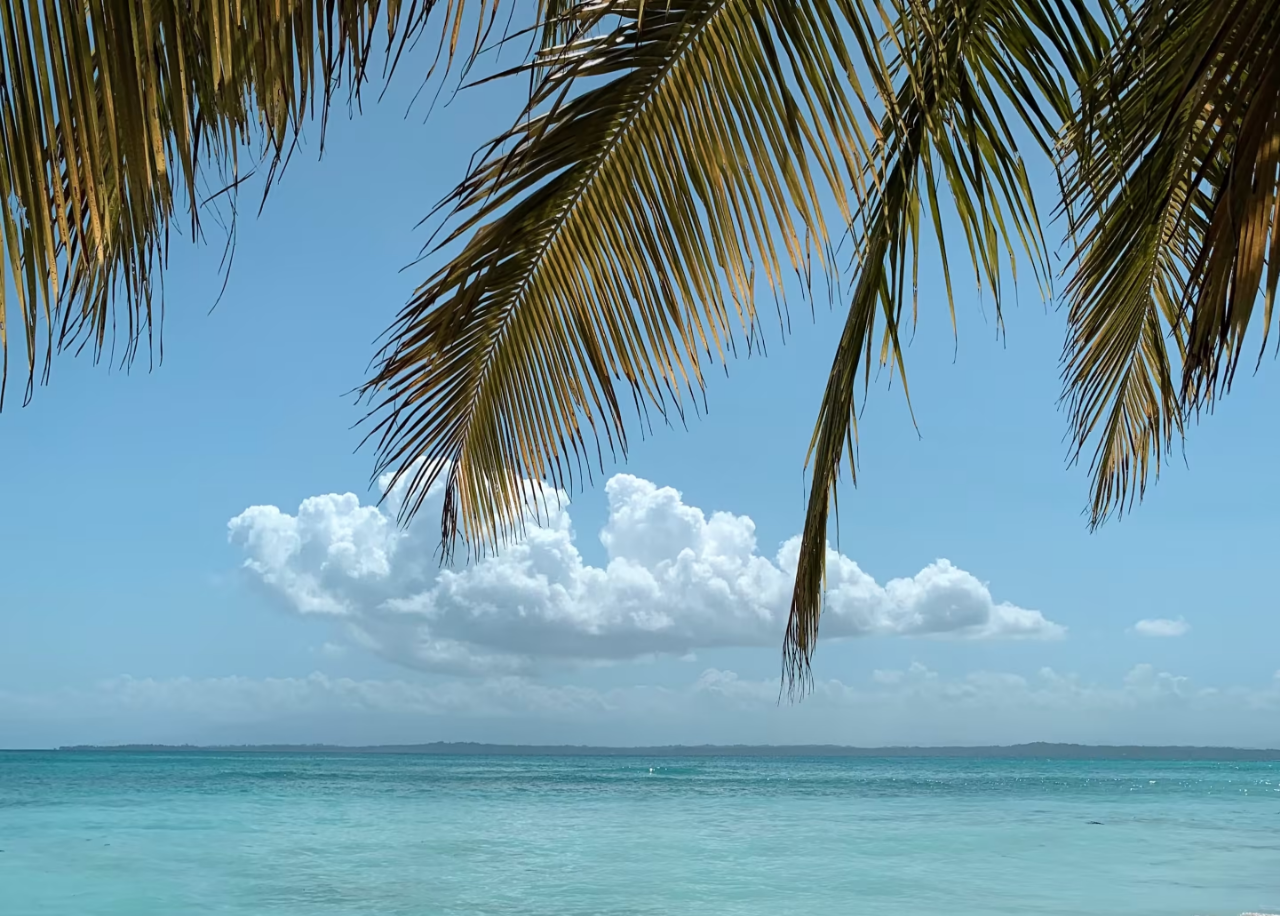
==== day1/index.html @ 2af4fd33 "17-43" ====
<!DOCTYPE html>
<html lang="en">
	<head>
		<meta charset="UTF-8" />
		<meta http-equiv="X-UA-Compatible" content="IE=edge" />
		<meta name="viewport" content="width=device-width, initial-scale=1.0" />
		<title>Выбери тур для отдыха</title>
		<link rel="stylesheet" href="style/index.css" />
	</head>
	<body>
		<div class="container app">
      
    </div>
		<script src="scripts/index.js"></script>
	</body>
</html>
---- day1/style/index.css ----
*,
*:before,
*:after {
  box-sizing: border-box;
}

html {
  font-size: 16px;
}

body {
  min-height: 100vh;
  background-image: url('../img/wall.jpg');
  background-image: -webkit-image-set(url('../img/wall.avif') 1x,
      url('../img/wall.web') 1x,
      url('../img/wall.jpg') 1x);
  background-image: image-set(url('../img/wall.avif') 1x,
      url('../img/wall.web') 1x,
      url('../img/wall.jpg') 1x);
  background-repeat: no-repeat;
  color: #fff;
  background-size: cover;
  font-family: -apple-system, BlinkMacSystemFont, 'Segoe UI', Roboto, Oxygen, Ubuntu, Cantarell, 'Open Sans', 'Helvetica Neue', sans-serif;
}

h1,
h2,
h3,
p {
  margin: 0;
}

input {
  margin: 0;
}

input:invalid:focus {
  background-image: linear-gradient(pink, lightgreen);
}



.container {
  max-width: 1024px;
  margin: 0 auto;
  padding: 0 50px;
}

@media (max-width: 760px) {
  .container {
    padding: 0 10px;
  }
}

.title {
  flex-grow: 1;
  flex-basis: 100%;
  text-align: center;
  margin-bottom: 30px;
}

.choises-seat {
  flex-basis: 300px;
  margin: 0 auto;
  width: 100%;
}

.plane {
  margin: 20px auto;
  max-width: 300px;
  padding: 0;
  border: none;
}

.cockpit {
  height: 250px;
  position: relative;
  overflow: hidden;
  text-align: center;
  border-bottom: 5px solid #d8d8d8;
}

.cockpit-confirm {
  position: relative;
  z-index: 3;
  background-color: #fff;
  opacity: 0.7;
  font-weight: 700;
  border: none;
  padding: 10px 20px;
  align-self: flex-end;
  border: 1px solid #afafaf;
  border-radius: 12px;
  cursor: pointer;
}

.cockpit:before {
  content: "";
  display: block;
  position: absolute;
  top: 0;
  left: 0;
  height: 500px;
  width: 100%;
  border-radius: 50%;
  border-right: 5px solid #d8d8d8;
  border-left: 5px solid #d8d8d8;
  background: rgba(242, 238, 159, .5);
  z-index: 1;

}

.cockpit-title {
  font-size: 30px;
  width: 60%;
  margin: 80px auto 35px auto;
  position: relative;
  z-index: 2;

}

.exit {
  position: relative;
  height: 50px;
}

.exit:before,
.exit:after {
  content: "EXIT";
  font-size: 14px;
  line-height: 18px;
  padding: 0px 2px;
  font-family: "Arial Narrow", Arial, sans-serif;
  display: block;
  position: absolute;
  background: green;
  color: white;
  top: 50%;
  transform: translate(0, -50%);
}

.exit:before {
  left: 0;
}

.exit:after {
  right: 0;
}

.fuselage {
  border-right: 5px solid #d8d8d8;
  border-left: 5px solid #d8d8d8;
  background: rgba(242, 238, 159, .5);

}

ol {
  list-style: none;
  padding: 0;
  margin: 0;
}

.seats {
  display: flex;
  flex-direction: row;
  flex-wrap: nowrap;
  justify-content: flex-start;
}

.seat {
  display: flex;
  align-items: center;
  justify-content: center;
  flex: 0 0 40px;
  height: 40px;
  position: relative;
}

.seat:nth-child(3) {
  margin-right: auto;
}

.seat label {
  position: relative;
  width: 90%;
  height: 90%;
  display: flex;
  align-items: center;
  justify-content: center;
}

.seat label:before {
  content: "";
  position: absolute;
  top: 5%;
  width: 80%;
  height: 80%;
  background: rgba(255, 255, 255, 0.4);
  border-radius: 3px;
  z-index: 999;
  pointer-events: none
}

.seat label:hover {
  cursor: pointer;
  box-shadow: 0 0 0px 2px #5C6AFF;
}

.seat input[type=checkbox] {
  position: absolute;
  -webkit-appearance: none;
  -moz-appearance: none;
  appearance: none;
  width: 100%;
  height: 100%;
}

.seat input[type=checkbox]:before {
  content: attr(value);
  cursor: pointer;
  position: absolute;
  top: 0;
  left: 0;
  display: block;
  width: 100%;
  height: 100%;
  display: block;
  position: relative;
  width: 100%;
  text-align: center;
  font-size: 14px;
  font-weight: bold;
  line-height: 1.5rem;
  padding: 4px 0;
  background: #F42536;
  border-radius: 5px;
  animation-duration: 300ms;
  animation-fill-mode: both;
}

.seat input[type=checkbox]:checked:before {
  background: #bada55;
  -webkit-animation-name: rubberBand;
  animation-name: rubberBand;
  animation-duration: 300ms;
  animation-fill-mode: both;
}

.seat input[type=checkbox]:disabled:before {
  background: #dddddd;
  text-indent: -9999px;
  overflow: hidden;
  cursor: not-allowed;
}

.seat input[type=checkbox]:disabled:after {
  content: "X";
  text-indent: 0;
  position: absolute;
  top: 20%;
  left: 50%;
  transform: translate(-50%, 0%);
}

.seat input[type=checkbox]:disabled:hover {
  box-shadow: none;
  cursor: not-allowed;
}

@-webkit-keyframes rubberBand {
  0% {
    -webkit-transform: scale3d(1, 1, 1);
    transform: scale3d(1, 1, 1);
  }

  30% {
    -webkit-transform: scale3d(1.25, 0.75, 1);
    transform: scale3d(1.25, 0.75, 1);
  }

  40% {
    -webkit-transform: scale3d(0.75, 1.25, 1);
    transform: scale3d(0.75, 1.25, 1);
  }

  50% {
    -webkit-transform: scale3d(1.15, 0.85, 1);
    transform: scale3d(1.15, 0.85, 1);
  }

  65% {
    -webkit-transform: scale3d(0.95, 1.05, 1);
    transform: scale3d(0.95, 1.05, 1);
  }

  75% {
    -webkit-transform: scale3d(1.05, 0.95, 1);
    transform: scale3d(1.05, 0.95, 1);
  }

  100% {
    -webkit-transform: scale3d(1, 1, 1);
    transform: scale3d(1, 1, 1);
  }
}

@keyframes rubberBand {
  0% {
    -webkit-transform: scale3d(1, 1, 1);
    transform: scale3d(1, 1, 1);
  }

  30% {
    -webkit-transform: scale3d(1.25, 0.75, 1);
    transform: scale3d(1.25, 0.75, 1);
  }

  40% {
    -webkit-transform: scale3d(0.75, 1.25, 1);
    transform: scale3d(0.75, 1.25, 1);
  }

  50% {
    -webkit-transform: scale3d(1.15, 0.85, 1);
    transform: scale3d(1.15, 0.85, 1);
  }

  65% {
    -webkit-transform: scale3d(0.95, 1.05, 1);
    transform: scale3d(0.95, 1.05, 1);
  }

  75% {
    -webkit-transform: scale3d(1.05, 0.95, 1);
    transform: scale3d(1.05, 0.95, 1);
  }

  100% {
    -webkit-transform: scale3d(1, 1, 1);
    transform: scale3d(1, 1, 1);
  }
}

.rubberBand {
  -webkit-animation-name: rubberBand;
  animation-name: rubberBand;
}

.person-data {
  padding: 30px 0;
  display: flex;
  flex-direction: column;
  justify-content: space-between;
  gap: 30px;
  align-items: center;
}

.person {
  margin-bottom: 30px;
  border-radius: 12px;
  display: flex;
  flex-direction: column;
  justify-content: space-between;
}

.person__title {
  margin-bottom: 15px;
}


.field {
  width: 360px;
  max-width: 100%;
  margin: 0 auto;
  background-color: rgba(255, 255, 255, .72);
  border: 1px solid #afafaf;
  padding: 15px 20px;
  border-radius: 12px;
  color: #afafaf;
  display: flex;
  flex-direction: column;
  justify-content: space-between;
  gap: 10px;
}

.field:not(:last-child) {
  margin-bottom: 20px;
}

.field__label {
  font-weight: 700;
  font-size: 16px;
  line-height: 130%;
  color: #303030;
}

.field__select {
  display: block;
  font-size: 16px;
  font-family: sans-serif;
  font-weight: 700;
  color: #444;
  line-height: 1.3;
  padding: .6em 1.4em .5em .8em;
  width: 100%;
  max-width: 100%;
  box-sizing: border-box;
  margin: 0;
  border: 1px solid #aaa;
  box-shadow: 0 1px 0 1px rgba(0, 0, 0, .04);
  border-radius: .5em;
  -moz-appearance: none;
  -webkit-appearance: none;
  appearance: none;
  background-color: #fff;
  background-image: url('data:image/svg+xml;charset=US-ASCII,%3Csvg%20xmlns%3D%22http%3A%2F%2Fwww.w3.org%2F2000%2Fsvg%22%20width%3D%22292.4%22%20height%3D%22292.4%22%3E%3Cpath%20fill%3D%22%23cccccc%22%20d%3D%22M287%2069.4a17.6%2017.6%200%200%200-13-5.4H18.4c-5%200-9.3%201.8-12.9%205.4A17.6%2017.6%200%200%200%200%2082.2c0%205%201.8%209.3%205.4%2012.9l128%20127.9c3.6%203.6%207.8%205.4%2012.8%205.4s9.2-1.8%2012.8-5.4L287%2095c3.5-3.5%205.4-7.8%205.4-12.8%200-5-1.9-9.2-5.5-12.8z%22%2F%3E%3C%2Fsvg%3E');
  background-repeat: no-repeat, repeat;
  background-position: right .7em top 50%, 0 0;
  background-size: .65em auto, 100%;
}

.field__select::-ms-expand {
  display: none;
}

.field__select:hover {
  border-color: #888;
}

.field__select:focus {
  border-color: #aaa;
  box-shadow: 0 0 1px 3px rgba(59, 153, 252, .7);
  box-shadow: 0 0 0 3px -moz-mac-focusring;
  color: #222;
  outline: none;
}

.field__select option {
  font-weight: normal;
}

*[dir="rtl"] .field__select,
:root:lang(ar) .field__select,
:root:lang(iw) .field__select {
  background-position: left .7em top 50%, 0 0;
  padding: .6em .8em .5em 1.4em;
}

.person {
  border: 2px solid #787878;
  padding: 20px;

}

.person:disabled .field__label {
  opacity: 0.7;
}

.field__input {
  border: none;
  border-radius: 5px;
  font-weight: 300;
  font-size: 16px;
  line-height: 130%;
  padding: 5px;
}

.person:disabled .field__input {
  opacity: 0.7;
  background-color: transparent;
}

.btn-confirm {
  background-color: #fff;
  opacity: 0.7;
  font-weight: 700;
  border: none;
  padding: 10px 20px;
  align-self: flex-end;
  border: 1px solid #afafaf;
  border-radius: 12px;
  cursor: pointer;
}

.btn-confirm:hover:not(:disabled) {
  opacity: 0.9;
}

.btn-confirm:disabled {
  cursor: auto;
}
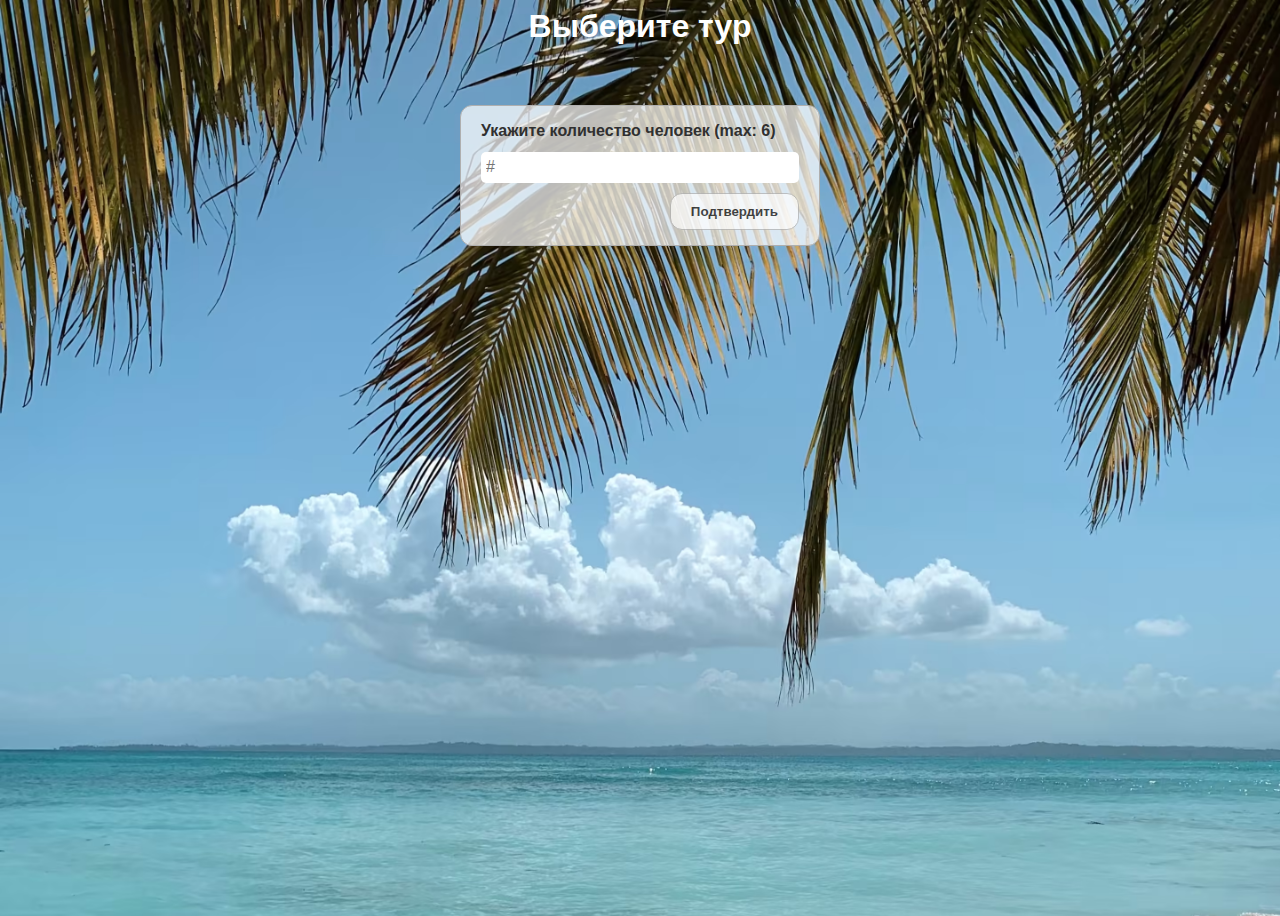
==== commit 2886e4f0: "10-33" ====
--- a/day1/index.html
+++ b/day1/index.html
@@ -6,11 +6,10 @@
 		<meta name="viewport" content="width=device-width, initial-scale=1.0" />
 		<title>Выбери тур для отдыха</title>
 		<link rel="stylesheet" href="style/index.css" />
+		<script src="scripts/index.js" type="module"></script>
 	</head>
 	<body>
-		<div class="container app">
-      
-    </div>
-		<script src="scripts/index.js"></script>
+		<div class="container app"></div>
+		
 	</body>
 </html>
